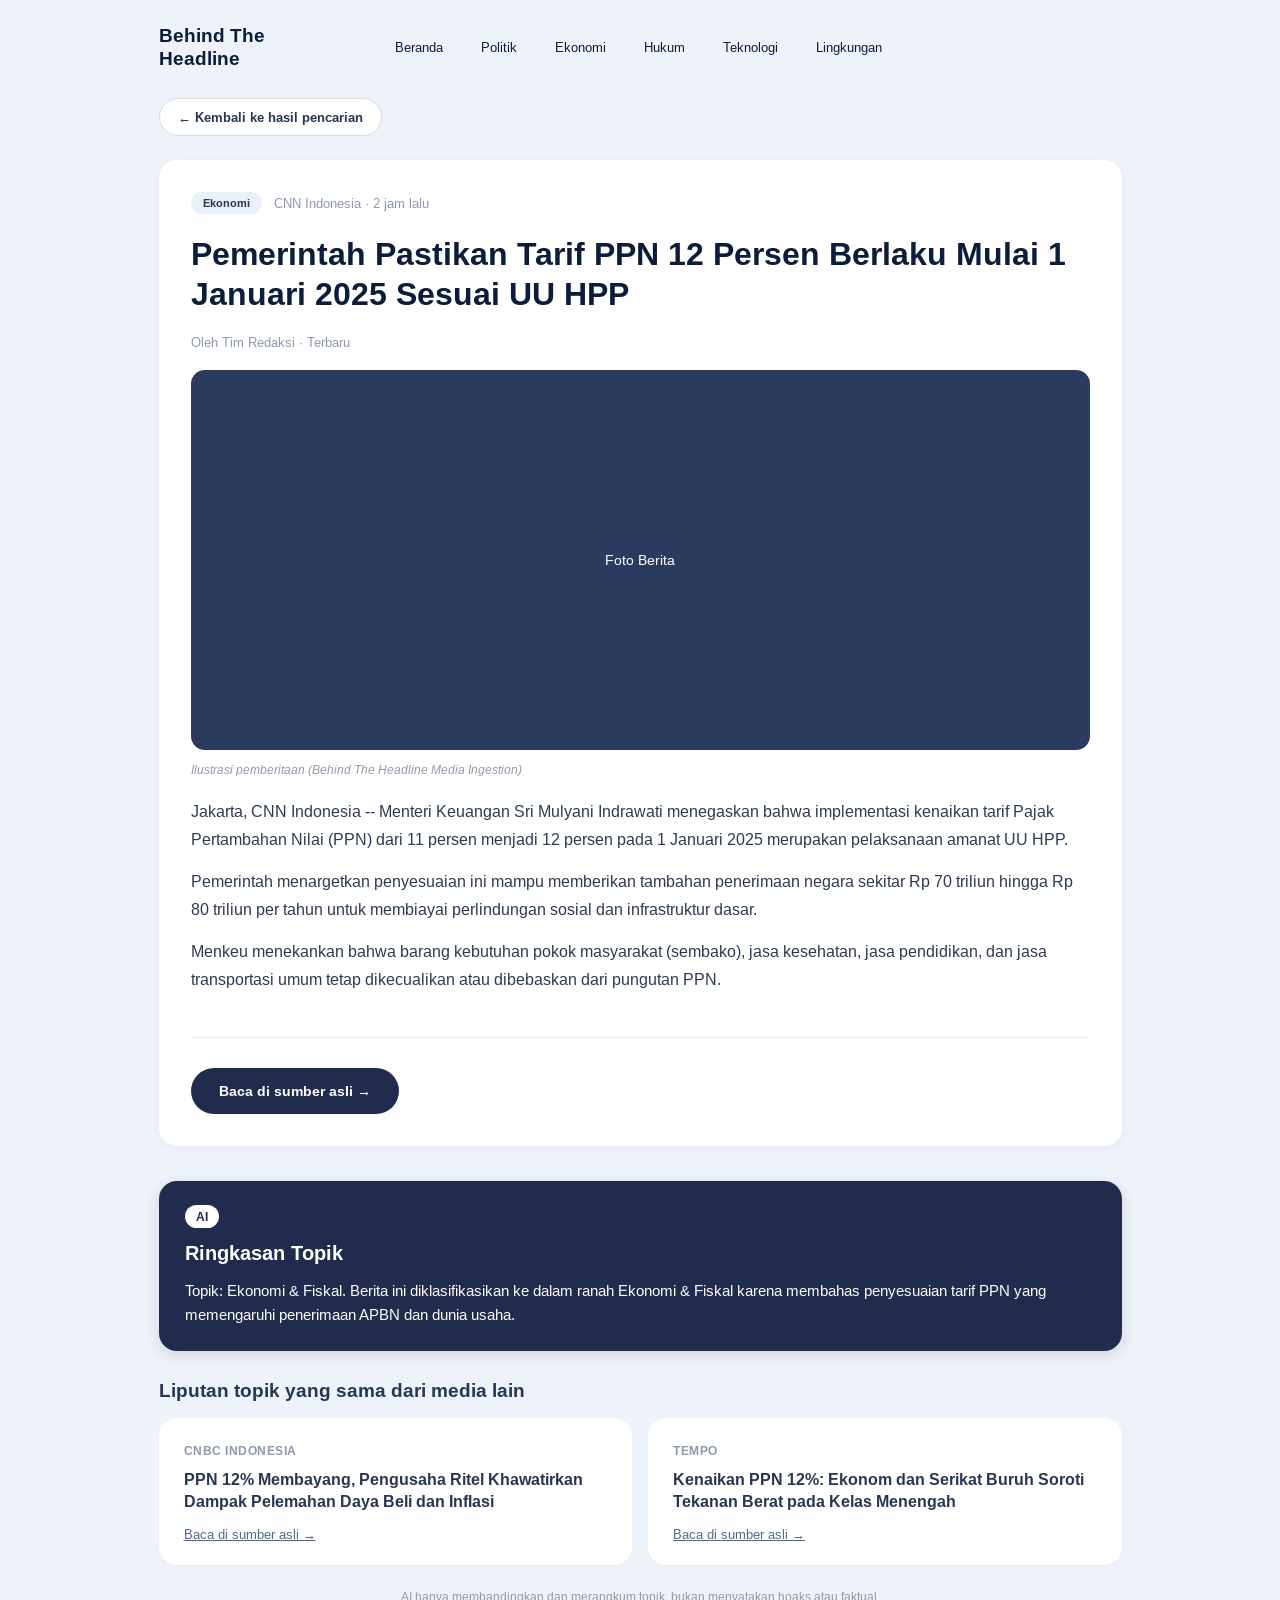
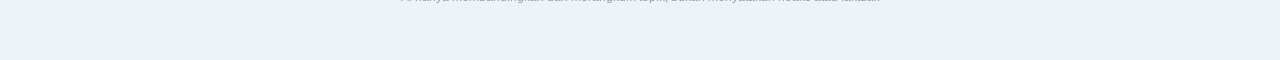
==== prototype/detail.html @ 3867d77a "beta0.1" ====
<!DOCTYPE html>
<html lang="id">
<head>
<meta charset="utf-8">
<meta name="viewport" content="width=device-width, initial-scale=1">
<title>Detail Berita — Behind The Headline</title>
<link rel="preconnect" href="https://fonts.googleapis.com">
<link href="https://fonts.googleapis.com/css2?family=Arimo:wght@400;700&display=swap" rel="stylesheet">
<link rel="stylesheet" href="style.css">
</head>
<body>
<div class="wrap narrow">
  <nav class="nav" aria-label="Utama">
    <a class="logo" href="index.html">Behind The Headline</a>
    <ul id="navList">
      <li><a href="index.html">Beranda</a></li>
      <li><a href="hasil.html?q=Politik">Politik</a></li>
      <li><a href="hasil.html?q=Ekonomi">Ekonomi</a></li>
      <li><a href="hasil.html?q=Hukum">Hukum</a></li>
      <li><a href="hasil.html?q=Teknologi">Teknologi</a></li>
      <li><a href="hasil.html?q=Lingkungan">Lingkungan</a></li>
    </ul>
  </nav>
  <a class="back" href="javascript:history.length>1?history.back():location.href='hasil.html'">← Kembali ke hasil pencarian</a>

  <article class="article">
    <div class="row">
      <span class="chip" id="kategori">Nasional</span>
      <span id="metaPublisher">Media Daring · Waktu publikasi</span>
    </div>
    <h1 id="judul">[Judul berita lengkap tampil di sini]</h1>
    <div class="by" id="penulisDate">Oleh Redaksi · Waktu terbit</div>
    <figure>
      <div class="photo" id="foto">
        <span id="photoPlaceholder">Foto berita</span>
      </div>
      <figcaption id="fotoCaption">Ilustrasi pemberitaan (Behind The Headline Media Ingestion)</figcaption>
    </figure>
    <div id="isiBerita">
      <p class="loading-pulse" style="color:var(--muted)">Memuat paragraf artikel pilihan...</p>
    </div>
    <hr>
    <a class="btn wide" id="linkSumberAsli" href="#" target="_blank" rel="noopener noreferrer">Baca di sumber asli →</a>
  </article>

  <!-- Bagian Ringkasan Topik Tematik -->
  <section class="panel dark" data-ai id="aiDetailPanel">
    <span class="badge">AI</span>
    <h2>Ringkasan Topik</h2>
    <p id="aiSummaryDetail">[Menganalisis topik berita dan klasifikasi kategorinya...]</p>
  </section>

  <section class="related">
    <h2>Liputan topik yang sama dari media lain</h2>
    <div class="rel" id="relatedNews">
      <article class="item"><small>CNBC Indonesia</small><h3><a href="#">[Memuat liputan pembanding...]</a></h3><a class="src" href="#">Baca di sumber asli →</a></article>
      <article class="item"><small>Tempo</small><h3><a href="#">[Memuat liputan pembanding...]</a></h3><a class="src" href="#">Baca di sumber asli →</a></article>
    </div>
  </section>
  <p class="note">AI hanya membandingkan dan merangkum topik, bukan menyatakan hoaks atau faktual.</p>
</div>
<script src="script.js"></script>
</body>
</html>
---- prototype/style.css ----
/* Behind The Headline — dibuat dari desain Figma "ManPro" */
:root{
  --bg:#eef3f9; --navy:#202b4d; --hero:#2b3a5d; --ink:#263654; --muted:#8d99ab;
  --line:#d3dce9; --row:#e8edf4; --chip:#eaf0f7; --panel:#e4eaf4; --ai:#50678d;
}
*{box-sizing:border-box;margin:0}
body{font-family:"Arimo",Arial,Helvetica,sans-serif;background:var(--bg);color:var(--ink);padding:0 20px 56px}
a{color:inherit;text-decoration:none}
.wrap{max-width:1111px;margin:0 auto}
.wrap.narrow{max-width:963px}
:focus-visible{outline:3px solid var(--ai);outline-offset:2px}

/* Navigasi */
.nav{display:flex;align-items:center;height:54px;margin-top:20px;gap:29px;flex-wrap:wrap}
.nav .logo{font-size:19px;font-weight:700;color:#0b1d3a;width:189px}
.nav ul{display:flex;gap:2px;list-style:none;padding:0;flex-wrap:wrap}
.nav li a{display:block;padding:12px 18px;border-radius:23px;font-size:13px;color:#0b1d3a;transition:background 0.2s}
.nav li a:hover{background:rgba(32,43,77,0.08)}
.nav li a.on{background:var(--navy);color:#fff;font-weight:700}

/* Pencarian */
.search{display:flex;gap:10px;margin-top:36px}
.search input{flex:1;min-width:0;height:56px;border:1px solid var(--line);border-radius:40px;background:#fff;padding:0 27px;font:14px "Arimo",Arial,sans-serif;color:var(--ink)}
.search input::placeholder{color:var(--muted)}
.search button,.btn{height:56px;width:86px;border:0;border-radius:40px;background:var(--navy);color:#fff;font:700 14px "Arimo",Arial,sans-serif;cursor:pointer;display:inline-grid;place-items:center}
.search button:hover,.btn:hover{background:#161e38}

/* Hero beranda */
.hero{position:relative;overflow:hidden;height:380px;margin-top:26px;border-radius:28px;background:var(--hero);display:flex;flex-direction:column;justify-content:flex-end;padding:0 33px 35px;color:#fff}
.hero small{font-size:18px;font-weight:700;letter-spacing:5px;position:relative;z-index:1}
.hero h1{font-size:clamp(56px,13.9vw,154px);line-height:1.15;margin:-5px 0 0 -3px;position:relative;z-index:1}
.hero p{font-size:16px;position:relative;z-index:1}
.sheet{position:absolute;border-radius:19px}
.sheet i{position:absolute;left:25px;height:9px;border-radius:5px;background:#a5b7d4}
.sheet i:nth-child(1){top:34px;width:170px}.sheet i:nth-child(2){top:61px;width:143px}
.s1{left:560px;top:52px;width:260px;height:306px;background:#35466b;transform:rotate(8deg)}
.s2{left:744px;top:43px;width:242px;height:293px;background:#4b5e82;transform:rotate(-4deg)}
.s3{left:905px;top:10px;width:231px;height:284px;background:#5b7098;transform:rotate(-10deg)}
@media(max-width:1000px){.sheet{display:none}}

/* Berita terbaru */
.latest{margin-top:35px;background:var(--panel);border-radius:26px;padding:27px 25px 30px}
.latest h2{font-size:23px}.latest>p{font-size:12.6px;color:var(--muted);margin-top:4px}
.grid{display:grid;grid-template-columns:repeat(5,1fr);gap:19px;margin-top:19px}
.card{background:#fff;border-radius:19px;overflow:hidden;display:flex;flex-direction:column;box-shadow:0 2px 8px rgba(0,0,0,0.03);transition:transform 0.2s,box-shadow 0.2s}
.card:hover{transform:translateY(-3px);box-shadow:0 6px 16px rgba(0,0,0,0.07)}
.card .ph{height:120px;display:grid;place-items:center;color:#fff;font-size:12.6px;font-weight:700;overflow:hidden;position:relative;background:#2b3b60}
.card .ph img{width:100%;height:100%;object-fit:cover}
.card .info{padding:16px 15px 20px;display:flex;flex-direction:column;flex:1}
.chip{display:inline-block;background:var(--chip);border-radius:42px;padding:3px 9px;font-size:9.4px;font-weight:700;align-self:flex-start}
.card h3{font-size:14px;line-height:1.3;margin-top:8px;flex:1}
.card h3 a:hover,.berita h3 a:hover{text-decoration:underline}
.meta{font-size:11px;color:var(--muted);margin-top:10px}
@media(max-width:1000px){.grid{grid-template-columns:repeat(3,1fr)}}
@media(max-width:640px){.grid{grid-template-columns:repeat(2,1fr)}}
@media(max-width:420px){.grid{grid-template-columns:1fr}}

/* Hasil pencarian */
.legend{display:flex;align-items:center;gap:14px;margin-top:40px;font-size:13px;color:var(--muted)}
.badge{display:inline-grid;place-items:center;height:23px;min-width:34px;padding:0 8px;border-radius:12px;background:var(--ai);color:#fff;font-size:12px;font-weight:700}
button.badge{border:0;cursor:pointer;font-family:inherit;transition:opacity 0.2s}
.panel{border-radius:18px;padding:24px 26px;margin-top:35px}
.panel.dark{background:var(--navy);color:#fff;min-height:160px;box-shadow:0 4px 14px rgba(32,43,77,0.15)}
.panel.dark .badge{background:#fff;color:var(--navy)}
.panel h2{font-size:20px;margin-top:13px}.panel.light h2{font-size:21px;margin-top:8px}
.panel.dark p{font-size:15px;line-height:1.6;margin-top:13px}
.panel.light{background:#fff;margin-top:38px;padding-bottom:36px;box-shadow:0 2px 10px rgba(0,0,0,0.04)}
.scroll{overflow-x:auto;margin-top:14px}
table{width:100%;border-collapse:collapse;font-size:13px;min-width:580px}
th{background:var(--navy);color:#fff;text-align:left;padding:10px 14px;height:42px}
th:first-child{border-top-left-radius:8px;width:28%}
th:last-child{border-top-right-radius:8px}
td{padding:14px;line-height:1.5;vertical-align:top;border-bottom:1px solid var(--row)}
td:first-child{font-weight:700;color:var(--navy)}
td+td{color:var(--ink)}
.hide-ai [data-ai]{display:none}
.berita{margin-top:43px}.berita>h2{font-size:19px}
.item{background:#fff;border-radius:18px;padding:22px 25px;margin-top:12px;box-shadow:0 2px 6px rgba(0,0,0,0.02)}
.berita>h2+.item{margin-top:15px}
.item small{font-size:12px;font-weight:700;color:var(--muted);text-transform:uppercase;letter-spacing:0.5px}
.item h3{font-size:16px;margin:10px 0;line-height:1.35}
.item a.src{font-size:13px;color:var(--ai);text-decoration:underline;display:inline-block;margin-top:4px}
.note{text-align:center;font-size:12px;color:var(--muted);margin-top:24px}

/* Detail berita */
.back{display:inline-block;margin-top:24px;padding:10px 18px;border:1px solid var(--line);border-radius:40px;background:#fff;font-size:13px;font-weight:700;transition:background 0.2s}
.back:hover{background:var(--chip)}
.article{background:#fff;border-radius:18px;padding:32px;margin-top:24px;display:grid;gap:20px;box-shadow:0 2px 10px rgba(0,0,0,0.04)}
.article .row{display:flex;align-items:center;gap:12px;font-size:13px;color:var(--muted)}
.article .chip{font-size:11px;padding:4px 12px;color:var(--ink)}
.article h1{font-size:32px;line-height:1.25;color:#0b1d3a}
.article .by,.article figcaption{font-size:13px;color:var(--muted)}
.article figcaption{font-size:12px;margin-top:12px;font-style:italic}
.article figure{margin:0}
.article .photo{height:380px;border-radius:14px;background:#2b3b60;display:grid;place-items:center;color:#fff;font-size:14px;overflow:hidden}
.article .photo img{width:100%;height:100%;object-fit:cover}
.article p{font-size:16px;line-height:1.75;color:#2c3a52;margin-bottom:14px}
.article hr{border:0;height:1px;background:var(--row);width:100%;margin:10px 0}
.btn.wide{width:auto;display:inline-grid;place-items:center;padding:0 28px;height:46px;justify-self:start}
.related{margin-top:28px}.related h2{font-size:19px}
.rel{display:grid;grid-template-columns:1fr 1fr;gap:16px;margin-top:16px}
@media(max-width:640px){.rel{grid-template-columns:1fr}.article{padding:20px}.article h1{font-size:24px}.article .photo{height:220px}}
.rel .item{margin:0}

/* State indikator */
.loading-pulse{animation:pulse 1.5s infinite ease-in-out;opacity:0.6}
@keyframes pulse{0%,100%{opacity:0.4}50%{opacity:0.8}}
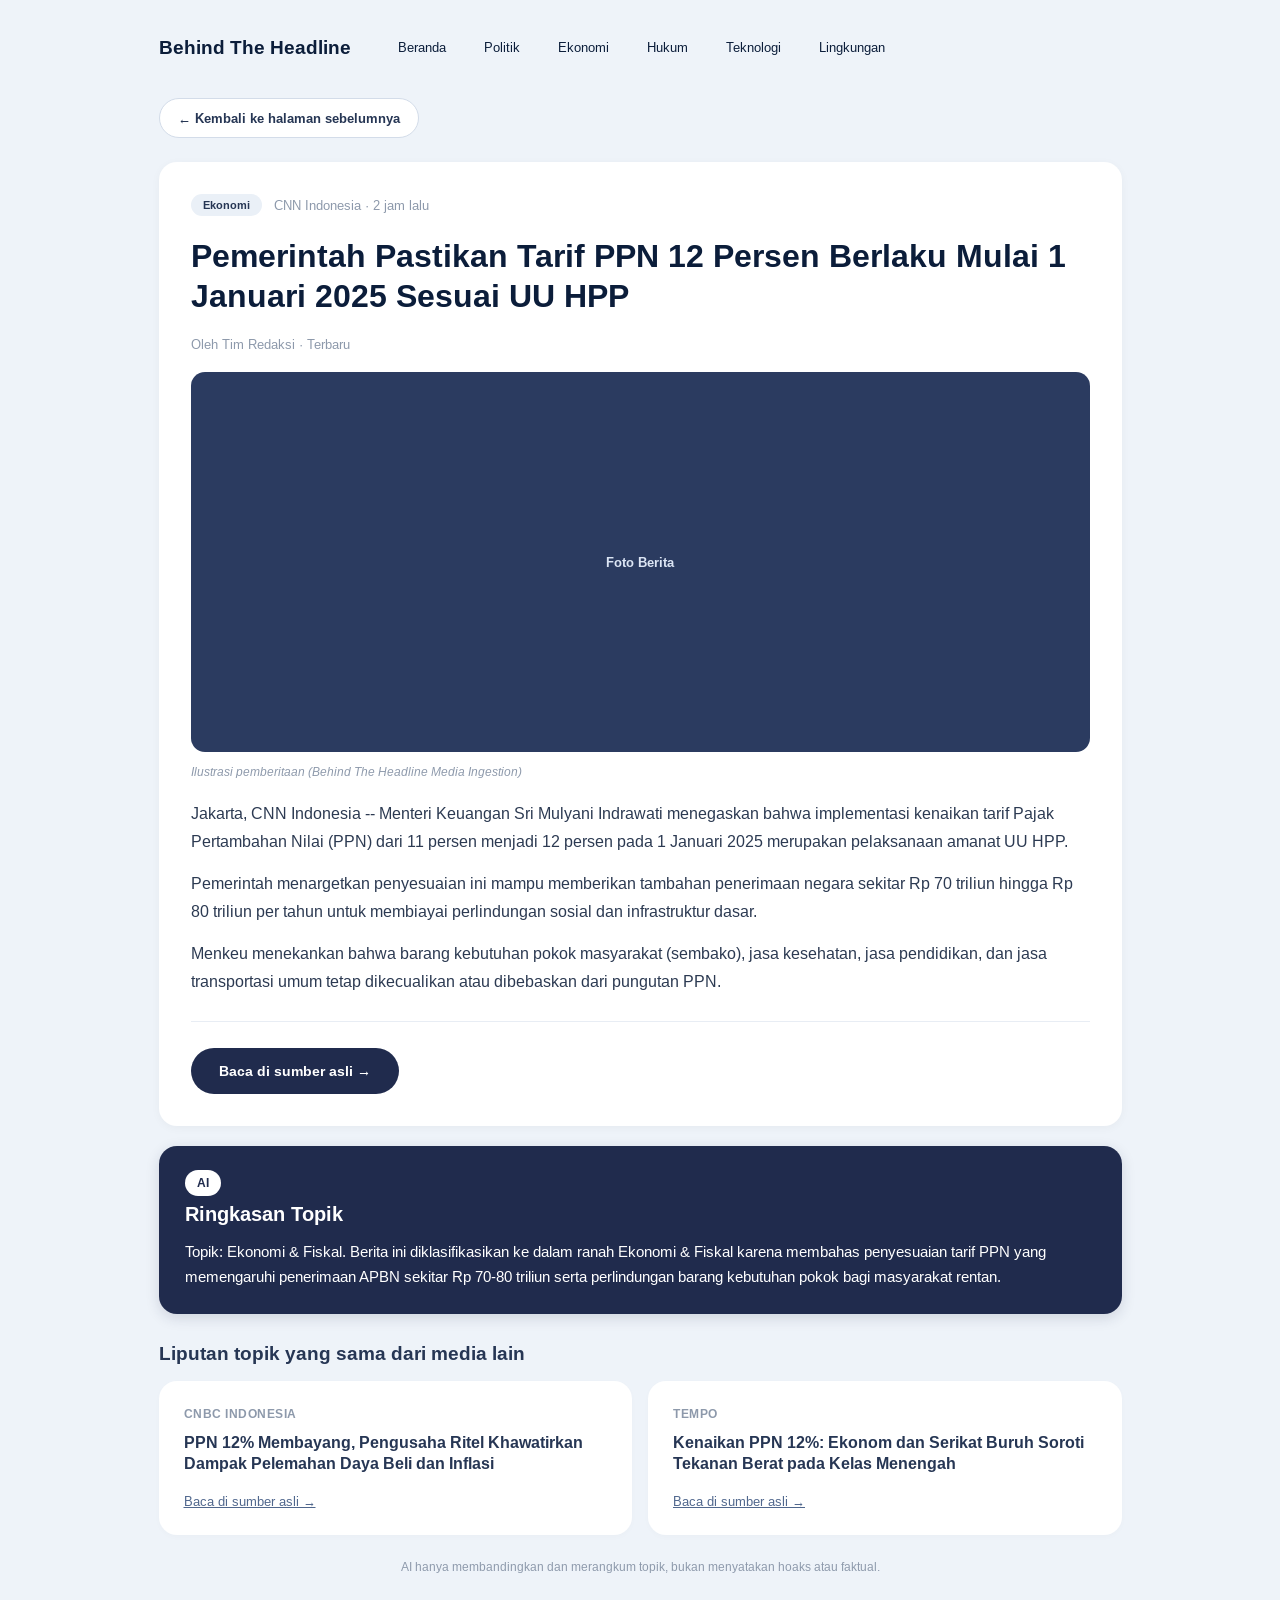
==== commit 2010a739: "pembaruan untuk tanggapan AI dan UI load bar serta pengomptimalan pada mobile" ====
--- a/prototype/detail.html
+++ b/prototype/detail.html
@@ -11,7 +11,12 @@
 <body>
 <div class="wrap narrow">
   <nav class="nav" aria-label="Utama">
-    <a class="logo" href="index.html">Behind The Headline</a>
+    <div class="nav-head">
+      <a class="logo" href="index.html">Behind The Headline</a>
+      <button class="nav-toggle" id="navToggle" type="button" aria-label="Buka menu kategori" aria-expanded="false" aria-controls="navList">
+        <span></span><span></span><span></span>
+      </button>
+    </div>
     <ul id="navList">
       <li><a href="index.html">Beranda</a></li>
       <li><a href="hasil.html?q=Politik">Politik</a></li>
@@ -21,23 +26,34 @@
       <li><a href="hasil.html?q=Lingkungan">Lingkungan</a></li>
     </ul>
   </nav>
-  <a class="back" href="javascript:history.length>1?history.back():location.href='hasil.html'">← Kembali ke hasil pencarian</a>
+  <a class="back" href="javascript:history.length>1?history.back():location.href='index.html'">← Kembali ke halaman sebelumnya</a>
 
   <article class="article">
     <div class="row">
-      <span class="chip" id="kategori">Nasional</span>
-      <span id="metaPublisher">Media Daring · Waktu publikasi</span>
+      <span class="chip" id="kategori">Memuat...</span>
+      <span id="metaPublisher"><span class="skeleton sk-line sm" style="width:150px;display:inline-block;vertical-align:middle"></span></span>
     </div>
-    <h1 id="judul">[Judul berita lengkap tampil di sini]</h1>
-    <div class="by" id="penulisDate">Oleh Redaksi · Waktu terbit</div>
+    <h1 id="judul">
+      <span class="skeleton sk-line xl sk-w-100"></span>
+      <span class="skeleton sk-line xl sk-w-80"></span>
+    </h1>
+    <div class="by" id="penulisDate">
+      <span class="skeleton sk-line sm sk-w-45"></span>
+    </div>
     <figure>
       <div class="photo" id="foto">
-        <span id="photoPlaceholder">Foto berita</span>
+        <div class="photo-loader"><span class="spinner" aria-label="Memuat foto berita"></span></div>
       </div>
       <figcaption id="fotoCaption">Ilustrasi pemberitaan (Behind The Headline Media Ingestion)</figcaption>
     </figure>
     <div id="isiBerita">
-      <p class="loading-pulse" style="color:var(--muted)">Memuat paragraf artikel pilihan...</p>
+      <span class="skeleton sk-line sk-w-100"></span>
+      <span class="skeleton sk-line sk-w-90"></span>
+      <span class="skeleton sk-line sk-w-100"></span>
+      <span class="skeleton sk-line sk-w-80"></span>
+      <span class="skeleton sk-line sk-w-100" style="margin-top:16px"></span>
+      <span class="skeleton sk-line sk-w-90"></span>
+      <span class="skeleton sk-line sk-w-65"></span>
     </div>
     <hr>
     <a class="btn wide" id="linkSumberAsli" href="#" target="_blank" rel="noopener noreferrer">Baca di sumber asli →</a>
@@ -47,14 +63,26 @@
   <section class="panel dark" data-ai id="aiDetailPanel">
     <span class="badge">AI</span>
     <h2>Ringkasan Topik</h2>
-    <p id="aiSummaryDetail">[Menganalisis topik berita dan klasifikasi kategorinya...]</p>
+    <div id="aiSummaryDetail" style="margin-top:13px">
+      <span class="skeleton on-dark sk-line sk-w-100"></span>
+      <span class="skeleton on-dark sk-line sk-w-90"></span>
+      <span class="skeleton on-dark sk-line sk-w-65"></span>
+    </div>
   </section>
 
   <section class="related">
     <h2>Liputan topik yang sama dari media lain</h2>
     <div class="rel" id="relatedNews">
-      <article class="item"><small>CNBC Indonesia</small><h3><a href="#">[Memuat liputan pembanding...]</a></h3><a class="src" href="#">Baca di sumber asli →</a></article>
-      <article class="item"><small>Tempo</small><h3><a href="#">[Memuat liputan pembanding...]</a></h3><a class="src" href="#">Baca di sumber asli →</a></article>
+      <article class="item">
+        <span class="skeleton sk-line sm sk-w-45"></span>
+        <span class="skeleton sk-line lg sk-w-90" style="margin-top:10px"></span>
+        <span class="skeleton sk-line sm sk-w-45" style="margin-top:10px"></span>
+      </article>
+      <article class="item">
+        <span class="skeleton sk-line sm sk-w-45"></span>
+        <span class="skeleton sk-line lg sk-w-80" style="margin-top:10px"></span>
+        <span class="skeleton sk-line sm sk-w-45" style="margin-top:10px"></span>
+      </article>
     </div>
   </section>
   <p class="note">AI hanya membandingkan dan merangkum topik, bukan menyatakan hoaks atau faktual.</p>
--- a/prototype/style.css
+++ b/prototype/style.css
@@ -2,34 +2,74 @@
 :root{
   --bg:#eef3f9; --navy:#202b4d; --hero:#2b3a5d; --ink:#263654; --muted:#8d99ab;
   --line:#d3dce9; --row:#e8edf4; --chip:#eaf0f7; --panel:#e4eaf4; --ai:#50678d;
+  --danger:#c0392b;
 }
 *{box-sizing:border-box;margin:0}
-body{font-family:"Arimo",Arial,Helvetica,sans-serif;background:var(--bg);color:var(--ink);padding:0 20px 56px}
+html,body{overflow-x:hidden}
+body{font-family:"Arimo",Arial,Helvetica,sans-serif;background:var(--bg);color:var(--ink);padding:0 20px 56px;-webkit-font-smoothing:antialiased}
 a{color:inherit;text-decoration:none}
-.wrap{max-width:1111px;margin:0 auto}
+[hidden]{display:none !important}
+.wrap{max-width:1111px;margin:0 auto;width:100%}
 .wrap.narrow{max-width:963px}
 :focus-visible{outline:3px solid var(--ai);outline-offset:2px}
 
-/* Navigasi */
-.nav{display:flex;align-items:center;height:54px;margin-top:20px;gap:29px;flex-wrap:wrap}
-.nav .logo{font-size:19px;font-weight:700;color:#0b1d3a;width:189px}
+/* Navigasi & Burger Menu Mobile */
+.nav{display:flex;align-items:center;min-height:54px;margin-top:20px;gap:29px;flex-wrap:wrap;position:relative}
+.nav-head{display:flex;align-items:center;justify-content:space-between}
+.nav .logo{font-size:19px;font-weight:700;color:#0b1d3a;min-width:189px;white-space:nowrap}
 .nav ul{display:flex;gap:2px;list-style:none;padding:0;flex-wrap:wrap}
 .nav li a{display:block;padding:12px 18px;border-radius:23px;font-size:13px;color:#0b1d3a;transition:background 0.2s}
 .nav li a:hover{background:rgba(32,43,77,0.08)}
 .nav li a.on{background:var(--navy);color:#fff;font-weight:700}
 
+.nav-toggle{
+  display:none;
+  width:44px;
+  height:44px;
+  border:1px solid var(--line);
+  border-radius:12px;
+  background:#fff;
+  cursor:pointer;
+  padding:10px;
+  flex-direction:column;
+  justify-content:center;
+  align-items:center;
+  gap:5px;
+  transition:background 0.2s, border-color 0.2s;
+}
+.nav-toggle:hover{background:var(--chip);border-color:var(--ai)}
+.nav-toggle span{
+  display:block;
+  width:20px;
+  height:2px;
+  border-radius:2px;
+  background:var(--navy);
+  transition:transform 0.25s ease, opacity 0.2s ease;
+}
+.nav.is-open .nav-toggle span:nth-child(1){transform:translateY(7px) rotate(45deg)}
+.nav.is-open .nav-toggle span:nth-child(2){opacity:0}
+.nav.is-open .nav-toggle span:nth-child(3){transform:translateY(-7px) rotate(-45deg)}
+
 /* Pencarian */
 .search{display:flex;gap:10px;margin-top:36px}
-.search input{flex:1;min-width:0;height:56px;border:1px solid var(--line);border-radius:40px;background:#fff;padding:0 27px;font:14px "Arimo",Arial,sans-serif;color:var(--ink)}
+.search input{flex:1;min-width:0;height:56px;border:1px solid var(--line);border-radius:40px;background:#fff;padding:0 27px;font:14px "Arimo",Arial,sans-serif;color:var(--ink);transition:border-color 0.2s, box-shadow 0.2s}
 .search input::placeholder{color:var(--muted)}
-.search button,.btn{height:56px;width:86px;border:0;border-radius:40px;background:var(--navy);color:#fff;font:700 14px "Arimo",Arial,sans-serif;cursor:pointer;display:inline-grid;place-items:center}
+.search input.is-invalid{border-color:var(--danger);box-shadow:0 0 0 3px rgba(192,57,43,0.14);animation:shake 0.3s ease}
+.search button,.btn{height:56px;min-width:86px;border:0;border-radius:40px;background:var(--navy);color:#fff;font:700 14px "Arimo",Arial,sans-serif;cursor:pointer;display:inline-grid;place-items:center;padding:0 22px;transition:background 0.2s, transform 0.1s}
 .search button:hover,.btn:hover{background:#161e38}
+.search button:active,.btn:active{transform:scale(0.98)}
+.search-error{margin-top:10px;padding-left:18px;font-size:13px;color:var(--danger);font-weight:700}
+@keyframes shake{
+  0%,100%{transform:translateX(0)}
+  25%{transform:translateX(-5px)}
+  75%{transform:translateX(5px)}
+}
 
 /* Hero beranda */
 .hero{position:relative;overflow:hidden;height:380px;margin-top:26px;border-radius:28px;background:var(--hero);display:flex;flex-direction:column;justify-content:flex-end;padding:0 33px 35px;color:#fff}
 .hero small{font-size:18px;font-weight:700;letter-spacing:5px;position:relative;z-index:1}
-.hero h1{font-size:clamp(56px,13.9vw,154px);line-height:1.15;margin:-5px 0 0 -3px;position:relative;z-index:1}
-.hero p{font-size:16px;position:relative;z-index:1}
+.hero h1{font-size:clamp(40px,13.9vw,154px);line-height:1.15;margin:-5px 0 0 -3px;position:relative;z-index:1}
+.hero p{font-size:16px;position:relative;z-index:1;max-width:560px;line-height:1.45}
 .sheet{position:absolute;border-radius:19px}
 .sheet i{position:absolute;left:25px;height:9px;border-radius:5px;background:#a5b7d4}
 .sheet i:nth-child(1){top:34px;width:170px}.sheet i:nth-child(2){top:61px;width:143px}
@@ -45,30 +85,46 @@
 .card{background:#fff;border-radius:19px;overflow:hidden;display:flex;flex-direction:column;box-shadow:0 2px 8px rgba(0,0,0,0.03);transition:transform 0.2s,box-shadow 0.2s}
 .card:hover{transform:translateY(-3px);box-shadow:0 6px 16px rgba(0,0,0,0.07)}
 .card .ph{height:120px;display:grid;place-items:center;color:#fff;font-size:12.6px;font-weight:700;overflow:hidden;position:relative;background:#2b3b60}
-.card .ph img{width:100%;height:100%;object-fit:cover}
+.card .ph img{width:100%;height:100%;object-fit:cover;opacity:0;transition:opacity 0.3s ease;position:relative;z-index:2}
+.card .ph img.loaded{opacity:1}
 .card .info{padding:16px 15px 20px;display:flex;flex-direction:column;flex:1}
 .chip{display:inline-block;background:var(--chip);border-radius:42px;padding:3px 9px;font-size:9.4px;font-weight:700;align-self:flex-start}
 .card h3{font-size:14px;line-height:1.3;margin-top:8px;flex:1}
 .card h3 a:hover,.berita h3 a:hover{text-decoration:underline}
 .meta{font-size:11px;color:var(--muted);margin-top:10px}
-@media(max-width:1000px){.grid{grid-template-columns:repeat(3,1fr)}}
-@media(max-width:640px){.grid{grid-template-columns:repeat(2,1fr)}}
-@media(max-width:420px){.grid{grid-template-columns:1fr}}
+
+/* Photo Loading Circle Overlay */
+.photo-loader{
+  position:absolute;
+  inset:0;
+  display:grid;
+  place-items:center;
+  background:#2b3b60;
+  z-index:1;
+}
+.photo-fallback{
+  position:relative;
+  z-index:2;
+  color:#dce5f4;
+  font-size:13px;
+  font-weight:700;
+}
 
 /* Hasil pencarian */
 .legend{display:flex;align-items:center;gap:14px;margin-top:40px;font-size:13px;color:var(--muted)}
-.badge{display:inline-grid;place-items:center;height:23px;min-width:34px;padding:0 8px;border-radius:12px;background:var(--ai);color:#fff;font-size:12px;font-weight:700}
+.badge{display:inline-block;line-height:1.35;padding:5px 12px;border-radius:14px;background:var(--ai);color:#fff;font-size:12px;font-weight:700;max-width:100%}
 button.badge{border:0;cursor:pointer;font-family:inherit;transition:opacity 0.2s}
 .panel{border-radius:18px;padding:24px 26px;margin-top:35px}
-.panel.dark{background:var(--navy);color:#fff;min-height:160px;box-shadow:0 4px 14px rgba(32,43,77,0.15)}
+.panel.dark{background:var(--navy);color:#fff;min-height:140px;box-shadow:0 4px 14px rgba(32,43,77,0.15);margin-top:20px}
 .panel.dark .badge{background:#fff;color:var(--navy)}
-.panel h2{font-size:20px;margin-top:13px}.panel.light h2{font-size:21px;margin-top:8px}
-.panel.dark p{font-size:15px;line-height:1.6;margin-top:13px}
-.panel.light{background:#fff;margin-top:38px;padding-bottom:36px;box-shadow:0 2px 10px rgba(0,0,0,0.04)}
-.scroll{overflow-x:auto;margin-top:14px}
+.panel h2{font-size:20px;margin-top:6px}.panel.light h2{font-size:21px;margin-top:8px}
+.panel.dark p{font-size:15px;line-height:1.65;margin-top:13px}
+.panel.light{background:#fff;margin-top:30px;padding-bottom:32px;box-shadow:0 2px 10px rgba(0,0,0,0.04)}
+.ai-spacer{height:36px}
+.scroll{overflow-x:auto;margin-top:14px;-webkit-overflow-scrolling:touch}
 table{width:100%;border-collapse:collapse;font-size:13px;min-width:580px}
 th{background:var(--navy);color:#fff;text-align:left;padding:10px 14px;height:42px}
-th:first-child{border-top-left-radius:8px;width:28%}
+th:first-child{border-top-left-radius:8px;width:24%}
 th:last-child{border-top-right-radius:8px}
 td{padding:14px;line-height:1.5;vertical-align:top;border-bottom:1px solid var(--row)}
 td:first-child{font-weight:700;color:var(--navy)}
@@ -79,29 +135,152 @@
 .berita>h2+.item{margin-top:15px}
 .item small{font-size:12px;font-weight:700;color:var(--muted);text-transform:uppercase;letter-spacing:0.5px}
 .item h3{font-size:16px;margin:10px 0;line-height:1.35}
-.item a.src{font-size:13px;color:var(--ai);text-decoration:underline;display:inline-block;margin-top:4px}
+.item a.src{font-size:13px;color:var(--ai);text-decoration:underline;display:inline-block;margin-top:4px;padding:4px 0}
 .note{text-align:center;font-size:12px;color:var(--muted);margin-top:24px}
 
 /* Detail berita */
-.back{display:inline-block;margin-top:24px;padding:10px 18px;border:1px solid var(--line);border-radius:40px;background:#fff;font-size:13px;font-weight:700;transition:background 0.2s}
+.back{display:inline-flex;align-items:center;min-height:40px;margin-top:24px;padding:10px 18px;border:1px solid var(--line);border-radius:40px;background:#fff;font-size:13px;font-weight:700;transition:background 0.2s}
 .back:hover{background:var(--chip)}
 .article{background:#fff;border-radius:18px;padding:32px;margin-top:24px;display:grid;gap:20px;box-shadow:0 2px 10px rgba(0,0,0,0.04)}
-.article .row{display:flex;align-items:center;gap:12px;font-size:13px;color:var(--muted)}
+.article .row{display:flex;align-items:center;gap:12px;font-size:13px;color:var(--muted);flex-wrap:wrap}
 .article .chip{font-size:11px;padding:4px 12px;color:var(--ink)}
 .article h1{font-size:32px;line-height:1.25;color:#0b1d3a}
 .article .by,.article figcaption{font-size:13px;color:var(--muted)}
 .article figcaption{font-size:12px;margin-top:12px;font-style:italic}
 .article figure{margin:0}
-.article .photo{height:380px;border-radius:14px;background:#2b3b60;display:grid;place-items:center;color:#fff;font-size:14px;overflow:hidden}
-.article .photo img{width:100%;height:100%;object-fit:cover}
+.article .photo{height:380px;border-radius:14px;background:#2b3b60;display:grid;place-items:center;color:#fff;font-size:14px;overflow:hidden;position:relative}
+.article .photo img{width:100%;height:100%;object-fit:cover;opacity:0;transition:opacity 0.35s ease;position:relative;z-index:2}
+.article .photo img.loaded{opacity:1}
 .article p{font-size:16px;line-height:1.75;color:#2c3a52;margin-bottom:14px}
-.article hr{border:0;height:1px;background:var(--row);width:100%;margin:10px 0}
+.article p:last-child{margin-bottom:0}
+.article hr{border:0;height:1px;background:var(--row);width:100%;margin:6px 0}
 .btn.wide{width:auto;display:inline-grid;place-items:center;padding:0 28px;height:46px;justify-self:start}
 .related{margin-top:28px}.related h2{font-size:19px}
 .rel{display:grid;grid-template-columns:1fr 1fr;gap:16px;margin-top:16px}
-@media(max-width:640px){.rel{grid-template-columns:1fr}.article{padding:20px}.article h1{font-size:24px}.article .photo{height:220px}}
 .rel .item{margin:0}
 
-/* State indikator */
+/* State indikator & Loading Standar Web */
 .loading-pulse{animation:pulse 1.5s infinite ease-in-out;opacity:0.6}
 @keyframes pulse{0%,100%{opacity:0.4}50%{opacity:0.8}}
+
+/* Spinner Standar Web */
+.spinner{
+  width:28px;
+  height:28px;
+  border:3px solid rgba(255,255,255,0.28);
+  border-top-color:#fff;
+  border-radius:50%;
+  animation:spin 0.8s linear infinite;
+  display:inline-block;
+  vertical-align:middle;
+}
+.spinner.sm{width:20px;height:20px;border-width:2.5px}
+.spinner.dark{
+  border-color:rgba(32,43,77,0.2);
+  border-top-color:var(--navy);
+}
+@keyframes spin{
+  to{transform:rotate(360deg)}
+}
+
+/* Skeleton Shimmer Standar Web */
+.skeleton{
+  background:linear-gradient(90deg,#dde6f2 25%,#eef3fa 50%,#dde6f2 75%);
+  background-size:200% 100%;
+  animation:shimmer 1.4s infinite ease-in-out;
+  border-radius:6px;
+  display:block;
+}
+.skeleton.on-dark{
+  background:linear-gradient(90deg,rgba(255,255,255,0.14) 25%,rgba(255,255,255,0.28) 50%,rgba(255,255,255,0.14) 75%);
+  background-size:200% 100%;
+}
+.sk-line{height:14px;margin-bottom:10px}
+.sk-line:last-child{margin-bottom:0}
+.sk-line.sm{height:11px}
+.sk-line.lg{height:20px}
+.sk-line.xl{height:28px;margin-bottom:12px}
+.sk-chip{width:64px;height:18px;border-radius:42px;margin-bottom:10px}
+.sk-w-100{width:100%}
+.sk-w-90{width:90%}
+.sk-w-80{width:80%}
+.sk-w-65{width:65%}
+.sk-w-45{width:45%}
+@keyframes shimmer{
+  0%{background-position:200% 0}
+  100%{background-position:-200% 0}
+}
+
+/* Breakpoints Responsif Optimal Mobile & Tablet */
+@media(max-width:1000px){
+  .grid{grid-template-columns:repeat(3,1fr)}
+}
+
+@media(max-width:768px){
+  body{padding:0 14px 40px}
+  .nav{
+    margin-top:14px;
+    gap:10px;
+    flex-direction:column;
+    align-items:stretch;
+  }
+  .nav-head{width:100%}
+  .nav .logo{min-width:0;font-size:17px}
+  .nav-toggle{display:inline-flex}
+  .nav ul{
+    display:none;
+    flex-direction:column;
+    width:100%;
+    gap:4px;
+    background:#fff;
+    border:1px solid var(--line);
+    border-radius:18px;
+    padding:10px;
+    box-shadow:0 10px 26px rgba(11,29,58,0.12);
+  }
+  .nav.is-open ul{display:flex}
+  .nav li a{
+    padding:12px 16px;
+    border-radius:12px;
+    font-size:14px;
+    font-weight:700;
+  }
+
+  .search{margin-top:20px;gap:8px}
+  .search input{height:48px;padding:0 18px;font-size:14px}
+  .search button,.btn{height:48px;min-width:74px;padding:0 16px;font-size:14px}
+  .search-error{padding-left:10px;font-size:12px}
+
+  .hero{height:auto;min-height:230px;padding:26px 20px;margin-top:18px;border-radius:22px}
+  .hero small{font-size:13px;letter-spacing:3.5px}
+  .hero p{font-size:14px;margin-top:6px}
+
+  .latest{margin-top:22px;padding:20px 16px 22px;border-radius:20px}
+  .latest h2{font-size:20px}
+  .grid{grid-template-columns:repeat(2,1fr);gap:12px;margin-top:14px}
+
+  .panel{padding:18px 16px;margin-top:20px;border-radius:16px}
+  .panel.light{margin-top:20px;padding-bottom:22px}
+  .panel.dark{min-height:110px;margin-top:14px}
+  .panel h2{font-size:18px}
+  .panel.light h2{font-size:18px}
+  .panel.dark p{font-size:14px}
+  .ai-spacer{height:24px}
+
+  .berita{margin-top:26px}
+  .item{padding:16px 18px;border-radius:15px}
+  .item h3{font-size:15px}
+
+  .back{margin-top:16px;font-size:12.5px}
+  .article{padding:20px 16px;margin-top:16px;gap:16px}
+  .article h1{font-size:23px}
+  .article .photo{height:220px}
+  .article p{font-size:15px;line-height:1.7}
+  .btn.wide{width:100%;height:46px}
+  .rel{grid-template-columns:1fr;gap:12px}
+}
+
+@media(max-width:480px){
+  .grid{grid-template-columns:1fr}
+  .card .ph{height:160px}
+}
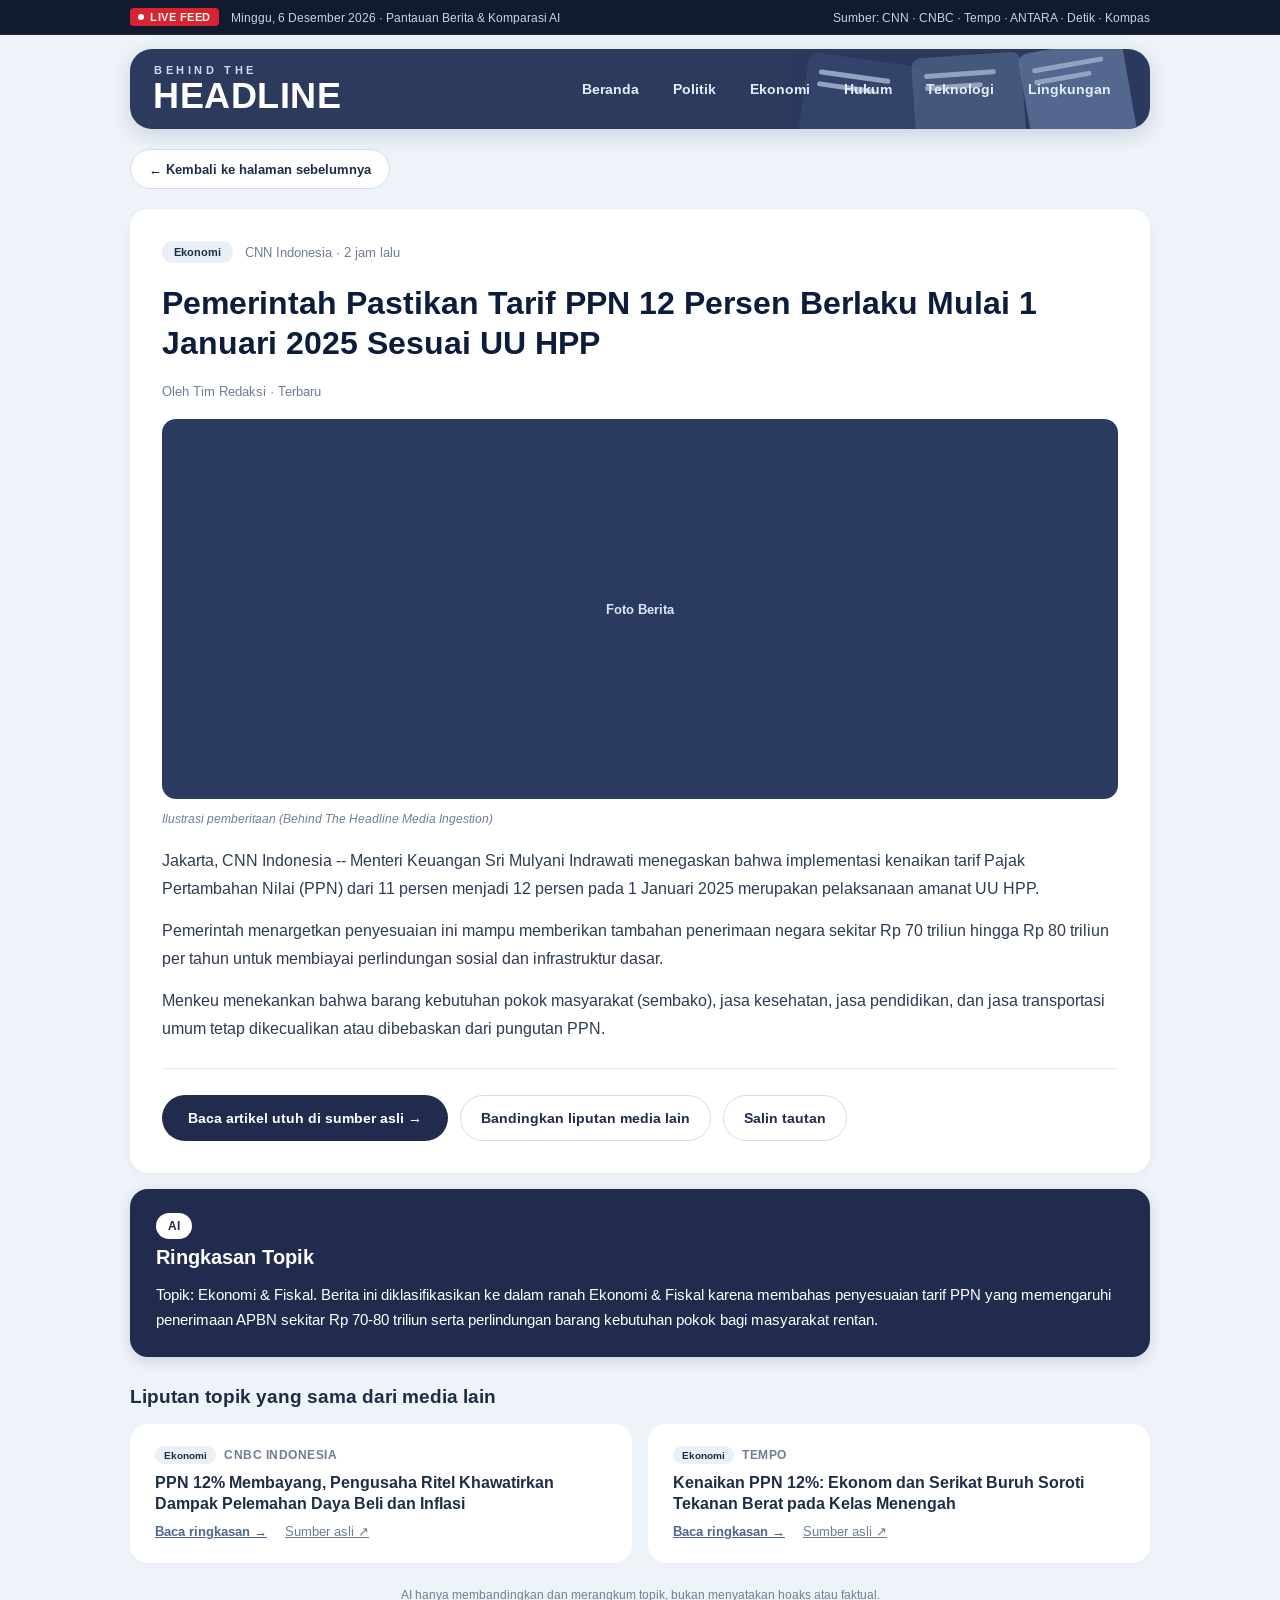
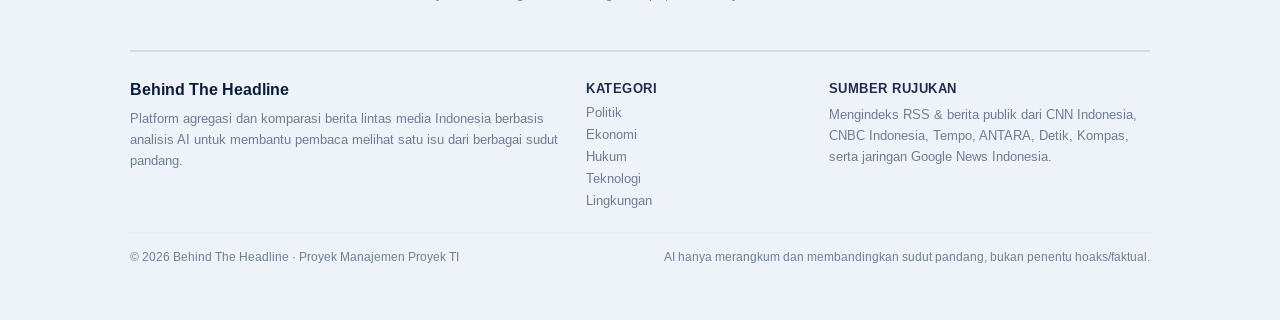
==== commit 19b39178: "pembaruan tampilan halaman" ====
--- a/prototype/detail.html
+++ b/prototype/detail.html
@@ -9,10 +9,29 @@
 <link rel="stylesheet" href="style.css">
 </head>
 <body>
+<div class="topbar">
+  <div class="wrap narrow topbar-inner">
+    <div class="topbar-left">
+      <span class="live-pill"><span class="live-dot"></span> LIVE FEED</span>
+      <span id="liveDateBadge">Portal Komparasi Berita Nasional</span>
+    </div>
+    <div class="topbar-right">
+      <span>Sumber: CNN · CNBC · Tempo · ANTARA · Detik · Kompas</span>
+    </div>
+  </div>
+</div>
 <div class="wrap narrow">
   <nav class="nav" aria-label="Utama">
+    <div class="nav-sheets" aria-hidden="true">
+      <div class="sheet s1"><i></i><i></i></div>
+      <div class="sheet s2"><i></i><i></i></div>
+      <div class="sheet s3"><i></i><i></i></div>
+    </div>
     <div class="nav-head">
-      <a class="logo" href="index.html">Behind The Headline</a>
+      <a class="logo" href="index.html">
+        <span class="logo-kicker">BEHIND THE</span>
+        <span class="logo-main">HEADLINE</span>
+      </a>
       <button class="nav-toggle" id="navToggle" type="button" aria-label="Buka menu kategori" aria-expanded="false" aria-controls="navList">
         <span></span><span></span><span></span>
       </button>
@@ -56,7 +75,11 @@
       <span class="skeleton sk-line sk-w-65"></span>
     </div>
     <hr>
-    <a class="btn wide" id="linkSumberAsli" href="#" target="_blank" rel="noopener noreferrer">Baca di sumber asli →</a>
+    <div class="article-actions">
+      <a class="btn wide" id="linkSumberAsli" href="#" target="_blank" rel="noopener noreferrer">Baca artikel utuh di sumber asli →</a>
+      <a class="btn-secondary" id="compareTopicBtn" href="hasil.html">Bandingkan liputan media lain</a>
+      <button type="button" class="btn-secondary" id="shareBtn">Salin tautan</button>
+    </div>
   </article>
 
   <!-- Bagian Ringkasan Topik Tematik -->
@@ -86,6 +109,33 @@
     </div>
   </section>
   <p class="note">AI hanya membandingkan dan merangkum topik, bukan menyatakan hoaks atau faktual.</p>
+
+  <footer class="site-footer">
+    <div class="footer-grid">
+      <div class="footer-brand">
+        <strong>Behind The Headline</strong>
+        <p>Platform agregasi dan komparasi berita lintas media Indonesia berbasis analisis AI untuk membantu pembaca melihat satu isu dari berbagai sudut pandang.</p>
+      </div>
+      <div class="footer-links">
+        <h4>Kategori</h4>
+        <ul>
+          <li><a href="hasil.html?q=Politik">Politik</a></li>
+          <li><a href="hasil.html?q=Ekonomi">Ekonomi</a></li>
+          <li><a href="hasil.html?q=Hukum">Hukum</a></li>
+          <li><a href="hasil.html?q=Teknologi">Teknologi</a></li>
+          <li><a href="hasil.html?q=Lingkungan">Lingkungan</a></li>
+        </ul>
+      </div>
+      <div class="footer-meta">
+        <h4>Sumber Rujukan</h4>
+        <p>Mengindeks RSS &amp; berita publik dari CNN Indonesia, CNBC Indonesia, Tempo, ANTARA, Detik, Kompas, serta jaringan Google News Indonesia.</p>
+      </div>
+    </div>
+    <div class="footer-bottom">
+      <span>&copy; 2026 Behind The Headline &middot; Proyek Manajemen Proyek TI</span>
+      <span>AI hanya merangkum dan membandingkan sudut pandang, bukan penentu hoaks/faktual.</span>
+    </div>
+  </footer>
 </div>
 <script src="script.js"></script>
 </body>
--- a/prototype/style.css
+++ b/prototype/style.css
@@ -1,49 +1,162 @@
-/* Behind The Headline — dibuat dari desain Figma "ManPro" */
+/* Behind The Headline — Portal Berita & Komparasi Media AI */
 :root{
-  --bg:#eef3f9; --navy:#202b4d; --hero:#2b3a5d; --ink:#263654; --muted:#8d99ab;
+  --bg:#eef3f9; --navy:#202b4d; --hero:#2b3a5d; --ink:#1e2d47; --muted:#6e7d92;
   --line:#d3dce9; --row:#e8edf4; --chip:#eaf0f7; --panel:#e4eaf4; --ai:#50678d;
-  --danger:#c0392b;
+  --danger:#c0392b; --live:#d9232e; --up:#137333; --up-bg:#e6f4ea;
+  --warn:#b06000; --warn-bg:#fef7e0;
 }
 *{box-sizing:border-box;margin:0}
 html,body{overflow-x:hidden}
-body{font-family:"Arimo",Arial,Helvetica,sans-serif;background:var(--bg);color:var(--ink);padding:0 20px 56px;-webkit-font-smoothing:antialiased}
+body{font-family:"Arimo",Arial,Helvetica,sans-serif;background:var(--bg);color:var(--ink);padding:0 0 56px;-webkit-font-smoothing:antialiased}
 a{color:inherit;text-decoration:none}
 [hidden]{display:none !important}
-.wrap{max-width:1111px;margin:0 auto;width:100%}
-.wrap.narrow{max-width:963px}
+.wrap{max-width:1240px;margin:0 auto;width:100%;padding:0 20px}
+.wrap.narrow{max-width:1060px}
 :focus-visible{outline:3px solid var(--ai);outline-offset:2px}
 
-/* Navigasi & Burger Menu Mobile */
-.nav{display:flex;align-items:center;min-height:54px;margin-top:20px;gap:29px;flex-wrap:wrap;position:relative}
+/* Topbar Berita Live */
+.topbar{
+  background:#121a30;
+  color:#cbd5e8;
+  font-size:12px;
+  border-bottom:1px solid rgba(255,255,255,0.08);
+}
+.topbar-inner{
+  display:flex;
+  align-items:center;
+  justify-content:space-between;
+  min-height:34px;
+  gap:12px;
+  flex-wrap:wrap;
+}
+.topbar-left,.topbar-right{display:flex;align-items:center;gap:12px}
+.live-pill{
+  display:inline-flex;
+  align-items:center;
+  gap:6px;
+  background:var(--live);
+  color:#fff;
+  font-weight:700;
+  font-size:10.5px;
+  padding:2px 8px;
+  border-radius:4px;
+  letter-spacing:0.5px;
+}
+.live-dot{
+  width:6px;
+  height:6px;
+  border-radius:50%;
+  background:#fff;
+  animation:pulse 1.2s infinite;
+}
+
+/* Navigasi Berlatar Hero Biru Kompak + Ilustrasi Tumpukan Kertas */
+.nav{
+  display:flex;
+  align-items:center;
+  justify-content:space-between;
+  margin-top:14px;
+  padding:14px 24px;
+  gap:20px;
+  flex-wrap:wrap;
+  position:relative;
+  overflow:hidden;
+  border-radius:22px;
+  background:var(--hero);
+  color:#fff;
+  box-shadow:0 6px 20px rgba(32,43,77,0.16);
+}
+.nav-sheets{
+  position:absolute;
+  inset:0;
+  pointer-events:none;
+  z-index:0;
+  overflow:hidden;
+}
+.nav-sheets .sheet{
+  position:absolute;
+  border-radius:10px;
+  opacity:0.85;
+}
+.nav-sheets .sheet i{
+  position:absolute;
+  left:12px;
+  height:5px;
+  border-radius:3px;
+  background:#a5b7d4;
+}
+.nav-sheets .sheet i:nth-child(1){top:16px;width:72px}
+.nav-sheets .sheet i:nth-child(2){top:28px;width:58px}
+.nav-sheets .s1{right:235px;top:10px;width:115px;height:130px;background:#35466b;transform:rotate(8deg)}
+.nav-sheets .s2{right:125px;top:6px;width:110px;height:126px;background:#4b5e82;transform:rotate(-4deg)}
+.nav-sheets .s3{right:18px;top:-4px;width:105px;height:122px;background:#5b7098;transform:rotate(-10deg)}
+
+.nav-head,.nav ul,.nav .search{position:relative;z-index:1}
 .nav-head{display:flex;align-items:center;justify-content:space-between}
-.nav .logo{font-size:19px;font-weight:700;color:#0b1d3a;min-width:189px;white-space:nowrap}
-.nav ul{display:flex;gap:2px;list-style:none;padding:0;flex-wrap:wrap}
-.nav li a{display:block;padding:12px 18px;border-radius:23px;font-size:13px;color:#0b1d3a;transition:background 0.2s}
-.nav li a:hover{background:rgba(32,43,77,0.08)}
-.nav li a.on{background:var(--navy);color:#fff;font-weight:700}
+.nav .logo{
+  color:#fff;
+  display:inline-flex;
+  flex-direction:column;
+  justify-content:center;
+  line-height:1;
+  white-space:nowrap;
+  padding:2px 0;
+}
+.logo-kicker{
+  font-size:10.5px;
+  font-weight:700;
+  letter-spacing:3.6px;
+  color:#d0ddf0;
+  text-transform:uppercase;
+}
+.logo-main{
+  font-size:clamp(26px,3.1vw,36px);
+  font-weight:700;
+  letter-spacing:0.5px;
+  line-height:0.96;
+  color:#fff;
+  margin-top:3px;
+  margin-left:-1px;
+}
+.nav ul{display:flex;gap:4px;list-style:none;padding:0;flex-wrap:wrap}
+.nav li a{
+  display:block;
+  padding:9px 15px;
+  border-radius:20px;
+  font-size:13.5px;
+  font-weight:700;
+  color:#e5edf9;
+  transition:background 0.2s, color 0.2s;
+}
+.nav li a:hover{background:rgba(255,255,255,0.14);color:#fff}
+.nav li a.on{
+  background:#fff;
+  color:var(--navy);
+  box-shadow:0 2px 8px rgba(11,29,58,0.18);
+}
 
 .nav-toggle{
   display:none;
-  width:44px;
-  height:44px;
-  border:1px solid var(--line);
+  width:42px;
+  height:42px;
+  border:1px solid rgba(255,255,255,0.28);
   border-radius:12px;
-  background:#fff;
+  background:rgba(255,255,255,0.12);
   cursor:pointer;
-  padding:10px;
+  padding:9px;
   flex-direction:column;
   justify-content:center;
   align-items:center;
   gap:5px;
   transition:background 0.2s, border-color 0.2s;
 }
-.nav-toggle:hover{background:var(--chip);border-color:var(--ai)}
+.nav-toggle:hover{background:rgba(255,255,255,0.22);border-color:#fff}
 .nav-toggle span{
   display:block;
   width:20px;
   height:2px;
   border-radius:2px;
-  background:var(--navy);
+  background:#fff;
   transition:transform 0.25s ease, opacity 0.2s ease;
 }
 .nav.is-open .nav-toggle span:nth-child(1){transform:translateY(7px) rotate(45deg)}
@@ -51,47 +164,457 @@
 .nav.is-open .nav-toggle span:nth-child(3){transform:translateY(-7px) rotate(-45deg)}
 
 /* Pencarian */
-.search{display:flex;gap:10px;margin-top:36px}
-.search input{flex:1;min-width:0;height:56px;border:1px solid var(--line);border-radius:40px;background:#fff;padding:0 27px;font:14px "Arimo",Arial,sans-serif;color:var(--ink);transition:border-color 0.2s, box-shadow 0.2s}
+.search{display:flex;gap:10px;margin-top:24px}
+.search.search-compact{margin-top:0;flex:1;max-width:320px;min-width:220px}
+.search input{flex:1;min-width:0;height:48px;border:1px solid var(--line);border-radius:40px;background:#fff;padding:0 22px;font:13.5px "Arimo",Arial,sans-serif;color:var(--ink);transition:border-color 0.2s, box-shadow 0.2s}
+.search.search-compact input{height:38px;padding:0 16px;font-size:13px;border-color:rgba(255,255,255,0.85)}
+.search input:focus{border-color:var(--navy);outline:none;box-shadow:0 0 0 3px rgba(32,43,77,0.12)}
 .search input::placeholder{color:var(--muted)}
 .search input.is-invalid{border-color:var(--danger);box-shadow:0 0 0 3px rgba(192,57,43,0.14);animation:shake 0.3s ease}
-.search button,.btn{height:56px;min-width:86px;border:0;border-radius:40px;background:var(--navy);color:#fff;font:700 14px "Arimo",Arial,sans-serif;cursor:pointer;display:inline-grid;place-items:center;padding:0 22px;transition:background 0.2s, transform 0.1s}
+.search button,.btn{height:48px;min-width:82px;border:0;border-radius:40px;background:var(--navy);color:#fff;font:700 13.5px "Arimo",Arial,sans-serif;cursor:pointer;display:inline-grid;place-items:center;padding:0 20px;transition:background 0.2s, transform 0.1s}
+.search.search-compact button{height:38px;min-width:68px;padding:0 16px;font-size:13px;background:#121a30;border:1px solid rgba(255,255,255,0.22)}
 .search button:hover,.btn:hover{background:#161e38}
+.search.search-compact button:hover{background:#0b1122}
 .search button:active,.btn:active{transform:scale(0.98)}
-.search-error{margin-top:10px;padding-left:18px;font-size:13px;color:var(--danger);font-weight:700}
+.search-error{margin-top:8px;padding-left:12px;font-size:12.5px;color:var(--danger);font-weight:700}
 @keyframes shake{
   0%,100%{transform:translateX(0)}
   25%{transform:translateX(-5px)}
   75%{transform:translateX(5px)}
 }
 
-/* Hero beranda */
-.hero{position:relative;overflow:hidden;height:380px;margin-top:26px;border-radius:28px;background:var(--hero);display:flex;flex-direction:column;justify-content:flex-end;padding:0 33px 35px;color:#fff}
-.hero small{font-size:18px;font-weight:700;letter-spacing:5px;position:relative;z-index:1}
-.hero h1{font-size:clamp(40px,13.9vw,154px);line-height:1.15;margin:-5px 0 0 -3px;position:relative;z-index:1}
-.hero p{font-size:16px;position:relative;z-index:1;max-width:560px;line-height:1.45}
-.sheet{position:absolute;border-radius:19px}
-.sheet i{position:absolute;left:25px;height:9px;border-radius:5px;background:#a5b7d4}
-.sheet i:nth-child(1){top:34px;width:170px}.sheet i:nth-child(2){top:61px;width:143px}
-.s1{left:560px;top:52px;width:260px;height:306px;background:#35466b;transform:rotate(8deg)}
-.s2{left:744px;top:43px;width:242px;height:293px;background:#4b5e82;transform:rotate(-4deg)}
-.s3{left:905px;top:10px;width:231px;height:284px;background:#5b7098;transform:rotate(-10deg)}
-@media(max-width:1000px){.sheet{display:none}}
-
-/* Berita terbaru */
-.latest{margin-top:35px;background:var(--panel);border-radius:26px;padding:27px 25px 30px}
-.latest h2{font-size:23px}.latest>p{font-size:12.6px;color:var(--muted);margin-top:4px}
-.grid{display:grid;grid-template-columns:repeat(5,1fr);gap:19px;margin-top:19px}
-.card{background:#fff;border-radius:19px;overflow:hidden;display:flex;flex-direction:column;box-shadow:0 2px 8px rgba(0,0,0,0.03);transition:transform 0.2s,box-shadow 0.2s}
+/* Sub-Navigasi & Strip Topik Populer ala CNBC */
+.trending-bar{
+  display:flex;
+  align-items:center;
+  gap:8px;
+  margin-top:12px;
+  padding:10px 14px;
+  background:#fff;
+  border:1px solid var(--line);
+  border-radius:14px;
+  flex-wrap:wrap;
+  box-shadow:0 2px 6px rgba(11,29,58,0.03);
+}
+.subnav-badge{
+  display:inline-block;
+  padding:5px 11px;
+  border-radius:8px;
+  font-size:11.5px;
+  font-weight:700;
+  color:#fff;
+}
+.subnav-badge.dark{background:#3b2a1a}
+.subnav-badge.accent{background:#0b3b75}
+.trending-label{
+  font-size:12px;
+  font-weight:700;
+  color:var(--muted);
+  margin-left:4px;
+}
+.trending-chips{
+  display:flex;
+  gap:6px;
+  flex-wrap:wrap;
+}
+.trend-chip{
+  display:inline-block;
+  padding:5px 12px;
+  border-radius:20px;
+  background:var(--bg);
+  border:1px solid var(--line);
+  font-size:12px;
+  font-weight:700;
+  color:var(--ink);
+  transition:background 0.2s, border-color 0.2s, color 0.2s;
+}
+.trend-chip:hover{
+  background:var(--navy);
+  border-color:var(--navy);
+  color:#fff;
+}
+
+/* Strip Data Pantauan Isu & Radar Media (Adaptasi Market Data CNBC) */
+.pulse-section{
+  margin-top:16px;
+  background:#fff;
+  border:1px solid var(--line);
+  border-radius:16px;
+  padding:16px 18px;
+  box-shadow:0 2px 8px rgba(11,29,58,0.03);
+}
+.pulse-header{
+  display:flex;
+  align-items:center;
+  justify-content:space-between;
+  gap:12px;
+  flex-wrap:wrap;
+  padding-bottom:10px;
+  border-bottom:1px solid var(--row);
+}
+.pulse-title{
+  display:flex;
+  align-items:center;
+  gap:8px;
+}
+.pulse-title h2{
+  font-size:14px;
+  letter-spacing:0.6px;
+  color:#0b1d3a;
+}
+.pulse-arrow{
+  display:inline-grid;
+  place-items:center;
+  width:20px;
+  height:20px;
+  border-radius:50%;
+  background:#0b57d0;
+  color:#fff;
+  font-size:11px;
+  font-weight:700;
+}
+.pulse-tabs{
+  display:flex;
+  gap:14px;
+  font-size:11.5px;
+  font-weight:700;
+  color:var(--muted);
+  flex-wrap:wrap;
+}
+.pulse-tabs span.on{
+  color:#0b57d0;
+  border-bottom:2px solid #0b57d0;
+  padding-bottom:4px;
+}
+.pulse-grid{
+  display:grid;
+  grid-template-columns:repeat(6,1fr);
+  gap:12px;
+  margin-top:12px;
+}
+.pulse-card{
+  display:flex;
+  flex-direction:column;
+  gap:4px;
+  padding:8px 12px;
+  border-right:1px solid var(--row);
+  border-radius:8px;
+  transition:background 0.2s;
+}
+.pulse-card:last-child{border-right:0}
+.pulse-card:hover{background:var(--bg)}
+.pulse-name{font-size:11.5px;color:var(--muted);font-weight:700;white-space:nowrap;overflow:hidden;text-overflow:ellipsis}
+.pulse-val{font-size:14px;color:#0b1d3a}
+.pulse-tag{
+  display:inline-block;
+  font-size:10.5px;
+  font-weight:700;
+  padding:3px 7px;
+  border-radius:6px;
+  align-self:flex-start;
+  margin-top:2px;
+}
+.pulse-tag.up{background:var(--up-bg);color:var(--up)}
+.pulse-tag.warn{background:var(--warn-bg);color:var(--warn)}
+
+/* Meja Redaksi 3 Kolom Above-the-Fold (Ala CNN) */
+.newsroom-desk{
+  margin-top:18px;
+  display:grid;
+  grid-template-columns:1fr 1.85fr 1.05fr;
+  gap:20px;
+  align-items:start;
+}
+.desk-col{
+  background:#fff;
+  border:1px solid var(--line);
+  border-radius:18px;
+  padding:18px;
+  box-shadow:0 3px 10px rgba(11,29,58,0.03);
+}
+.desk-section-label{
+  font-size:12px;
+  font-weight:700;
+  text-transform:uppercase;
+  letter-spacing:0.7px;
+  color:var(--navy);
+  padding-bottom:8px;
+  margin-bottom:12px;
+  border-bottom:2px solid var(--navy);
+}
+.desk-section-label.live{
+  color:var(--live);
+  border-bottom-color:var(--live);
+}
+
+/* Kolom Kiri: Kilas Berita Terkini */
+.desk-lead-left{
+  padding-bottom:14px;
+  border-bottom:1px solid var(--row);
+}
+.desk-lead-left h3{
+  font-size:18px;
+  line-height:1.3;
+  color:#0b1d3a;
+  margin-bottom:8px;
+}
+.desk-lead-left h3 a:hover{text-decoration:underline;color:var(--live)}
+.desk-lead-left p{
+  font-size:13px;
+  line-height:1.55;
+  color:#41516e;
+}
+.desk-live-badge{
+  display:inline-block;
+  font-size:10.5px;
+  font-weight:700;
+  color:var(--live);
+  text-transform:uppercase;
+  margin-top:12px;
+  margin-bottom:6px;
+}
+.desk-list-left{
+  list-style:none;
+  padding:0;
+  display:grid;
+  gap:11px;
+}
+.desk-list-left li{
+  padding-bottom:11px;
+  border-bottom:1px solid var(--row);
+  font-size:13.5px;
+  line-height:1.38;
+  font-weight:700;
+}
+.desk-list-left li:last-child{border-bottom:0;padding-bottom:0}
+.desk-list-left li a:hover{color:var(--ai);text-decoration:underline}
+.desk-list-left small{
+  display:block;
+  font-size:11px;
+  font-weight:400;
+  color:var(--muted);
+  margin-top:4px;
+}
+
+/* Kolom Tengah: Headline Utama */
+.desk-center{padding:0;overflow:hidden}
+.main-headline-card .ph{
+  height:320px;
+  position:relative;
+  background:#2b3b60;
+  display:grid;
+  place-items:center;
+  overflow:hidden;
+}
+.main-headline-card .ph img{
+  width:100%;
+  height:100%;
+  object-fit:cover;
+  opacity:0;
+  transition:opacity 0.35s ease;
+  position:relative;
+  z-index:2;
+}
+.main-headline-card .ph img.loaded{opacity:1}
+.main-headline-body{
+  padding:20px 22px 22px;
+}
+.main-headline-body h2{
+  font-size:25px;
+  line-height:1.25;
+  color:#0b1d3a;
+  margin:10px 0;
+}
+.main-headline-body h2 a:hover{text-decoration:underline}
+.main-headline-body p{
+  font-size:14.5px;
+  line-height:1.6;
+  color:#3c4c68;
+  margin-bottom:14px;
+}
+.main-subbullets{
+  margin-top:14px;
+  padding-top:12px;
+  border-top:1px solid var(--row);
+  list-style:none;
+  padding-left:0;
+  display:grid;
+  gap:8px;
+}
+.main-subbullets li{
+  font-size:13px;
+  font-weight:700;
+  color:var(--ink);
+  display:flex;
+  align-items:baseline;
+  gap:8px;
+}
+.main-subbullets li::before{
+  content:"▪";
+  color:var(--live);
+}
+.main-subbullets li a:hover{text-decoration:underline}
+
+/* Kolom Kanan: AI Spotlight & Developing */
+.ai-spotlight-box{
+  background:linear-gradient(135deg,#1b2646 0%,#2d4270 100%);
+  color:#fff;
+  border-radius:14px;
+  padding:18px;
+  margin-bottom:16px;
+}
+.ai-tag-pill{
+  display:inline-block;
+  background:rgba(255,255,255,0.16);
+  color:#fff;
+  font-size:10px;
+  font-weight:700;
+  padding:3px 9px;
+  border-radius:20px;
+  letter-spacing:0.8px;
+}
+.ai-spotlight-box h3{
+  font-size:17px;
+  line-height:1.3;
+  margin:10px 0 8px;
+}
+.ai-spotlight-box p{
+  font-size:12.5px;
+  line-height:1.5;
+  color:#d6e0f2;
+  margin-bottom:12px;
+}
+.ai-spotlight-btn{
+  display:inline-block;
+  background:#fff;
+  color:var(--navy);
+  font-size:12px;
+  font-weight:700;
+  padding:8px 14px;
+  border-radius:20px;
+  transition:transform 0.15s;
+}
+.ai-spotlight-btn:hover{transform:translateY(-1px)}
+.developing-list{
+  list-style:none;
+  padding:0;
+  display:grid;
+  gap:12px;
+}
+.developing-item{
+  display:grid;
+  grid-template-columns:68px 1fr;
+  gap:10px;
+  align-items:center;
+  padding-bottom:11px;
+  border-bottom:1px solid var(--row);
+}
+.developing-item:last-child{border-bottom:0;padding-bottom:0}
+.developing-item .ph{
+  height:52px;
+  border-radius:8px;
+  overflow:hidden;
+  position:relative;
+  background:#2b3b60;
+  display:grid;
+  place-items:center;
+}
+.developing-item .ph img{
+  width:100%;
+  height:100%;
+  object-fit:cover;
+  opacity:0;
+  transition:opacity 0.3s ease;
+  position:relative;
+  z-index:2;
+}
+.developing-item .ph img.loaded{opacity:1}
+.developing-item h4{
+  font-size:13px;
+  line-height:1.32;
+  color:#0b1d3a;
+}
+.developing-item h4 a:hover{text-decoration:underline}
+.developing-item small{
+  display:block;
+  font-size:10.5px;
+  color:var(--muted);
+  margin-top:3px;
+}
+
+/* Berita terbaru & Filter Kategori */
+.latest{margin-top:24px;background:var(--panel);border-radius:22px;padding:24px 22px 28px}
+.latest-head{display:flex;align-items:center;justify-content:space-between;gap:16px;flex-wrap:wrap}
+.latest h2{font-size:21px}
+.latest-head p{font-size:12.5px;color:var(--muted);margin-top:3px}
+.latest-controls{display:flex;align-items:center;gap:10px;flex-wrap:wrap}
+.cat-filter-pills{display:flex;gap:6px;flex-wrap:wrap}
+.cat-pill{
+  border:1px solid var(--line);
+  background:#fff;
+  color:var(--ink);
+  font:700 12px "Arimo",Arial,sans-serif;
+  padding:7px 13px;
+  border-radius:20px;
+  cursor:pointer;
+  transition:background 0.2s, color 0.2s, border-color 0.2s;
+}
+.cat-pill:hover{background:var(--chip)}
+.cat-pill.on{background:var(--navy);border-color:var(--navy);color:#fff}
+.btn-refresh{
+  border:1px solid var(--line);
+  background:#fff;
+  color:var(--navy);
+  font:700 12px "Arimo",Arial,sans-serif;
+  padding:7px 14px;
+  border-radius:20px;
+  cursor:pointer;
+  transition:background 0.2s, border-color 0.2s;
+}
+.btn-refresh:hover{background:var(--chip);border-color:var(--ai)}
+
+.grid{display:grid;grid-template-columns:repeat(4,1fr);gap:18px;margin-top:18px}
+.card{background:#fff;border-radius:16px;overflow:hidden;display:flex;flex-direction:column;box-shadow:0 2px 8px rgba(0,0,0,0.03);transition:transform 0.2s,box-shadow 0.2s;border:1px solid rgba(211,220,233,0.6)}
 .card:hover{transform:translateY(-3px);box-shadow:0 6px 16px rgba(0,0,0,0.07)}
-.card .ph{height:120px;display:grid;place-items:center;color:#fff;font-size:12.6px;font-weight:700;overflow:hidden;position:relative;background:#2b3b60}
+.card .ph{height:148px;display:grid;place-items:center;color:#fff;font-size:12.6px;font-weight:700;overflow:hidden;position:relative;background:#2b3b60}
 .card .ph img{width:100%;height:100%;object-fit:cover;opacity:0;transition:opacity 0.3s ease;position:relative;z-index:2}
 .card .ph img.loaded{opacity:1}
-.card .info{padding:16px 15px 20px;display:flex;flex-direction:column;flex:1}
-.chip{display:inline-block;background:var(--chip);border-radius:42px;padding:3px 9px;font-size:9.4px;font-weight:700;align-self:flex-start}
-.card h3{font-size:14px;line-height:1.3;margin-top:8px;flex:1}
+.card .info{padding:15px 15px 18px;display:flex;flex-direction:column;flex:1}
+.chip{display:inline-block;background:var(--chip);border-radius:42px;padding:3px 9px;font-size:9.8px;font-weight:700;align-self:flex-start}
+.chip.spotlight{background:var(--live);color:#fff}
+.card h3{font-size:14.5px;line-height:1.35;margin-top:8px;color:#0b1d3a}
 .card h3 a:hover,.berita h3 a:hover{text-decoration:underline}
-.meta{font-size:11px;color:var(--muted);margin-top:10px}
+.card-snippet{font-size:12.5px;line-height:1.48;color:#4f5f7a;margin-top:6px;flex:1}
+.meta{font-size:11px;color:var(--muted);margin-top:10px;font-weight:700}
+
+/* Rubrik Pilihan 3 Kolom di Bawah Grid */
+.rubric-showcase{
+  margin-top:24px;
+  display:grid;
+  grid-template-columns:repeat(3,1fr);
+  gap:18px;
+}
+.rubric-col{
+  background:#fff;
+  border:1px solid var(--line);
+  border-radius:16px;
+  padding:18px;
+}
+.rubric-col-head{
+  display:flex;
+  align-items:center;
+  justify-content:space-between;
+  padding-bottom:10px;
+  margin-bottom:12px;
+  border-bottom:2px solid var(--navy);
+}
+.rubric-col-head h3{font-size:14px;text-transform:uppercase;letter-spacing:0.5px;color:var(--navy)}
+.rubric-col-head a{font-size:12px;font-weight:700;color:var(--ai)}
+.rubric-list{list-style:none;padding:0;display:grid;gap:10px}
+.rubric-list li{padding-bottom:10px;border-bottom:1px solid var(--row);font-size:13.5px;font-weight:700;line-height:1.35}
+.rubric-list li:last-child{border-bottom:0;padding-bottom:0}
+.rubric-list li a:hover{text-decoration:underline;color:var(--ai)}
+.rubric-list small{display:block;font-size:11px;font-weight:400;color:var(--muted);margin-top:3px}
 
 /* Photo Loading Circle Overlay */
 .photo-loader{
@@ -114,13 +637,13 @@
 .legend{display:flex;align-items:center;gap:14px;margin-top:40px;font-size:13px;color:var(--muted)}
 .badge{display:inline-block;line-height:1.35;padding:5px 12px;border-radius:14px;background:var(--ai);color:#fff;font-size:12px;font-weight:700;max-width:100%}
 button.badge{border:0;cursor:pointer;font-family:inherit;transition:opacity 0.2s}
-.panel{border-radius:18px;padding:24px 26px;margin-top:35px}
-.panel.dark{background:var(--navy);color:#fff;min-height:140px;box-shadow:0 4px 14px rgba(32,43,77,0.15);margin-top:20px}
+.panel{border-radius:18px;padding:24px 26px;margin-top:26px}
+.panel.dark{background:var(--navy);color:#fff;min-height:140px;box-shadow:0 4px 14px rgba(32,43,77,0.15);margin-top:16px}
 .panel.dark .badge{background:#fff;color:var(--navy)}
 .panel h2{font-size:20px;margin-top:6px}.panel.light h2{font-size:21px;margin-top:8px}
 .panel.dark p{font-size:15px;line-height:1.65;margin-top:13px}
-.panel.light{background:#fff;margin-top:30px;padding-bottom:32px;box-shadow:0 2px 10px rgba(0,0,0,0.04)}
-.ai-spacer{height:36px}
+.panel.light{background:#fff;margin-top:24px;padding-bottom:32px;box-shadow:0 2px 10px rgba(0,0,0,0.04)}
+.ai-spacer{height:30px}
 .scroll{overflow-x:auto;margin-top:14px;-webkit-overflow-scrolling:touch}
 table{width:100%;border-collapse:collapse;font-size:13px;min-width:580px}
 th{background:var(--navy);color:#fff;text-align:left;padding:10px 14px;height:42px}
@@ -130,18 +653,80 @@
 td:first-child{font-weight:700;color:var(--navy)}
 td+td{color:var(--ink)}
 .hide-ai [data-ai]{display:none}
-.berita{margin-top:43px}.berita>h2{font-size:19px}
+
+/* Kotak Konsensus & Perbedaan */
+.insight-grid{
+  display:grid;
+  grid-template-columns:1fr 1fr;
+  gap:16px;
+  margin-top:22px;
+}
+.insight-box{
+  border-radius:14px;
+  padding:18px 20px;
+  background:var(--bg);
+  border:1px solid var(--line);
+}
+.insight-box h3{
+  font-size:14px;
+  color:var(--navy);
+  margin-bottom:10px;
+}
+.insight-box ul{
+  padding-left:18px;
+  font-size:13px;
+  line-height:1.55;
+  color:var(--ink);
+  display:grid;
+  gap:6px;
+}
+
+/* Daftar Berita Asli */
+.berita{margin-top:34px}
+.berita-head{display:flex;align-items:baseline;justify-content:space-between;gap:12px;flex-wrap:wrap}
+.berita-head h2{font-size:19px}
+.berita-count{font-size:12.5px;color:var(--muted);font-weight:700}
 .item{background:#fff;border-radius:18px;padding:22px 25px;margin-top:12px;box-shadow:0 2px 6px rgba(0,0,0,0.02)}
-.berita>h2+.item{margin-top:15px}
+.item.item-rich{
+  display:grid;
+  grid-template-columns:150px 1fr;
+  gap:20px;
+  align-items:center;
+  padding:18px 22px;
+}
+.item-rich .ph{
+  height:105px;
+  border-radius:12px;
+  overflow:hidden;
+  position:relative;
+  background:#2b3b60;
+  display:grid;
+  place-items:center;
+}
+.item-rich .ph img{
+  width:100%;
+  height:100%;
+  object-fit:cover;
+  opacity:0;
+  transition:opacity 0.3s ease;
+  position:relative;
+  z-index:2;
+}
+.item-rich .ph img.loaded{opacity:1}
+.item-meta-top{display:flex;align-items:center;gap:8px;flex-wrap:wrap}
 .item small{font-size:12px;font-weight:700;color:var(--muted);text-transform:uppercase;letter-spacing:0.5px}
-.item h3{font-size:16px;margin:10px 0;line-height:1.35}
-.item a.src{font-size:13px;color:var(--ai);text-decoration:underline;display:inline-block;margin-top:4px;padding:4px 0}
+.item-time{font-size:12px;color:var(--muted)}
+.item h3{font-size:16px;margin:8px 0 6px;line-height:1.35}
+.item-snippet{font-size:13.5px;color:#4a5a75;line-height:1.5;margin-bottom:8px}
+.item-links{display:flex;align-items:center;gap:18px;flex-wrap:wrap}
+.item a.src{font-size:13px;color:var(--ai);text-decoration:underline;display:inline-block;padding:2px 0;font-weight:700}
+.item a.src.secondary{color:var(--muted);font-weight:400}
 .note{text-align:center;font-size:12px;color:var(--muted);margin-top:24px}
 
 /* Detail berita */
-.back{display:inline-flex;align-items:center;min-height:40px;margin-top:24px;padding:10px 18px;border:1px solid var(--line);border-radius:40px;background:#fff;font-size:13px;font-weight:700;transition:background 0.2s}
+.back{display:inline-flex;align-items:center;min-height:40px;margin-top:20px;padding:10px 18px;border:1px solid var(--line);border-radius:40px;background:#fff;font-size:13px;font-weight:700;transition:background 0.2s}
 .back:hover{background:var(--chip)}
-.article{background:#fff;border-radius:18px;padding:32px;margin-top:24px;display:grid;gap:20px;box-shadow:0 2px 10px rgba(0,0,0,0.04)}
+.article{background:#fff;border-radius:18px;padding:32px;margin-top:20px;display:grid;gap:20px;box-shadow:0 2px 10px rgba(0,0,0,0.04)}
 .article .row{display:flex;align-items:center;gap:12px;font-size:13px;color:var(--muted);flex-wrap:wrap}
 .article .chip{font-size:11px;padding:4px 12px;color:var(--ink)}
 .article h1{font-size:32px;line-height:1.25;color:#0b1d3a}
@@ -154,14 +739,79 @@
 .article p{font-size:16px;line-height:1.75;color:#2c3a52;margin-bottom:14px}
 .article p:last-child{margin-bottom:0}
 .article hr{border:0;height:1px;background:var(--row);width:100%;margin:6px 0}
-.btn.wide{width:auto;display:inline-grid;place-items:center;padding:0 28px;height:46px;justify-self:start}
+.article-actions{display:flex;align-items:center;gap:12px;flex-wrap:wrap}
+.btn.wide{width:auto;display:inline-grid;place-items:center;padding:0 26px;height:46px}
+.btn-secondary{
+  height:46px;
+  padding:0 20px;
+  border-radius:40px;
+  border:1px solid var(--line);
+  background:#fff;
+  color:var(--navy);
+  font:700 13.5px "Arimo",Arial,sans-serif;
+  cursor:pointer;
+  display:inline-grid;
+  place-items:center;
+  transition:background 0.2s, border-color 0.2s;
+}
+.btn-secondary:hover{background:var(--chip);border-color:var(--ai)}
 .related{margin-top:28px}.related h2{font-size:19px}
 .rel{display:grid;grid-template-columns:1fr 1fr;gap:16px;margin-top:16px}
 .rel .item{margin:0}
 
+/* Footer Portal Berita */
+.site-footer{
+  margin-top:48px;
+  padding-top:28px;
+  border-top:2px solid var(--line);
+  color:var(--muted);
+  font-size:13px;
+}
+.footer-grid{
+  display:grid;
+  grid-template-columns:1.6fr 0.8fr 1.2fr;
+  gap:28px;
+}
+.footer-brand strong{
+  font-size:16px;
+  color:#0b1d3a;
+  display:block;
+  margin-bottom:8px;
+}
+.footer-brand p,.footer-meta p{
+  line-height:1.6;
+}
+.footer-links h4,.footer-meta h4{
+  font-size:13px;
+  color:var(--navy);
+  margin-bottom:8px;
+  text-transform:uppercase;
+  letter-spacing:0.5px;
+}
+.footer-links ul{
+  list-style:none;
+  padding:0;
+  display:grid;
+  gap:6px;
+}
+.footer-links a:hover{
+  color:var(--navy);
+  text-decoration:underline;
+}
+.footer-bottom{
+  margin-top:24px;
+  padding-top:16px;
+  border-top:1px solid var(--row);
+  display:flex;
+  justify-content:space-between;
+  gap:12px;
+  flex-wrap:wrap;
+  font-size:12px;
+}
+
 /* State indikator & Loading Standar Web */
 .loading-pulse{animation:pulse 1.5s infinite ease-in-out;opacity:0.6}
-@keyframes pulse{0%,100%{opacity:0.4}50%{opacity:0.8}}
+@keyframes pulse{0%,100%{opacity:0.4}50%{opacity:1}}
 
 /* Spinner Standar Web */
 .spinner{
@@ -212,63 +862,77 @@
 }
 
 /* Breakpoints Responsif Optimal Mobile & Tablet */
-@media(max-width:1000px){
+@media(max-width:1050px){
+  .newsroom-desk{grid-template-columns:1fr 1.3fr}
+  .desk-right{grid-column:1 / -1;display:grid;grid-template-columns:1fr 1fr;gap:16px}
+  .ai-spotlight-box{margin-bottom:0}
+  .pulse-grid{grid-template-columns:repeat(3,1fr)}
   .grid{grid-template-columns:repeat(3,1fr)}
+  .rubric-showcase{grid-template-columns:1fr}
 }
 
 @media(max-width:768px){
-  body{padding:0 14px 40px}
+  .wrap{padding:0 14px}
+  .topbar-right{display:none}
   .nav{
-    margin-top:14px;
+    margin-top:10px;
+    padding:12px 16px;
     gap:10px;
     flex-direction:column;
     align-items:stretch;
+    border-radius:18px;
   }
   .nav-head{width:100%}
-  .nav .logo{min-width:0;font-size:17px}
+  .logo-kicker{font-size:9.5px;letter-spacing:3px}
+  .logo-main{font-size:24px}
   .nav-toggle{display:inline-flex}
   .nav ul{
     display:none;
     flex-direction:column;
     width:100%;
     gap:4px;
-    background:#fff;
-    border:1px solid var(--line);
-    border-radius:18px;
-    padding:10px;
-    box-shadow:0 10px 26px rgba(11,29,58,0.12);
+    background:rgba(18,26,48,0.92);
+    border:1px solid rgba(255,255,255,0.16);
+    border-radius:14px;
+    padding:8px;
   }
   .nav.is-open ul{display:flex}
   .nav li a{
-    padding:12px 16px;
-    border-radius:12px;
-    font-size:14px;
-    font-weight:700;
+    padding:10px 14px;
+    border-radius:10px;
+    font-size:13.5px;
+    color:#e5edf9;
   }
-
-  .search{margin-top:20px;gap:8px}
-  .search input{height:48px;padding:0 18px;font-size:14px}
-  .search button,.btn{height:48px;min-width:74px;padding:0 16px;font-size:14px}
-  .search-error{padding-left:10px;font-size:12px}
-
-  .hero{height:auto;min-height:230px;padding:26px 20px;margin-top:18px;border-radius:22px}
-  .hero small{font-size:13px;letter-spacing:3.5px}
-  .hero p{font-size:14px;margin-top:6px}
-
-  .latest{margin-top:22px;padding:20px 16px 22px;border-radius:20px}
-  .latest h2{font-size:20px}
+  .nav li a.on{
+    background:#fff;
+    color:var(--navy);
+  }
+  .search.search-compact{max-width:100%;width:100%}
+
+  .pulse-grid{grid-template-columns:repeat(2,1fr)}
+  .pulse-card{border-right:0;background:var(--bg)}
+  .newsroom-desk{grid-template-columns:1fr}
+  .desk-right{grid-template-columns:1fr}
+  .main-headline-card .ph{height:220px}
+  .main-headline-body h2{font-size:20px}
+
+  .latest{margin-top:20px;padding:18px 14px 22px;border-radius:18px}
+  .latest h2{font-size:19px}
   .grid{grid-template-columns:repeat(2,1fr);gap:12px;margin-top:14px}
 
-  .panel{padding:18px 16px;margin-top:20px;border-radius:16px}
-  .panel.light{margin-top:20px;padding-bottom:22px}
+  .panel{padding:18px 16px;margin-top:18px;border-radius:16px}
+  .panel.light{margin-top:18px;padding-bottom:22px}
   .panel.dark{min-height:110px;margin-top:14px}
   .panel h2{font-size:18px}
   .panel.light h2{font-size:18px}
   .panel.dark p{font-size:14px}
   .ai-spacer{height:24px}
+  .insight-grid{grid-template-columns:1fr;gap:12px}
 
   .berita{margin-top:26px}
   .item{padding:16px 18px;border-radius:15px}
+  .item.item-rich{grid-template-columns:1fr;gap:12px;padding:16px}
+  .item-rich .ph{height:150px}
   .item h3{font-size:15px}
 
   .back{margin-top:16px;font-size:12.5px}
@@ -276,11 +940,14 @@
   .article h1{font-size:23px}
   .article .photo{height:220px}
   .article p{font-size:15px;line-height:1.7}
-  .btn.wide{width:100%;height:46px}
+  .article-actions{flex-direction:column;align-items:stretch}
+  .btn.wide,.btn-secondary{width:100%;height:46px}
   .rel{grid-template-columns:1fr;gap:12px}
+  .footer-grid{grid-template-columns:1fr;gap:20px}
 }
 
 @media(max-width:480px){
   .grid{grid-template-columns:1fr}
-  .card .ph{height:160px}
-}
+  .card .ph{height:165px}
+  .pulse-grid{grid-template-columns:1fr 1fr}
+}
